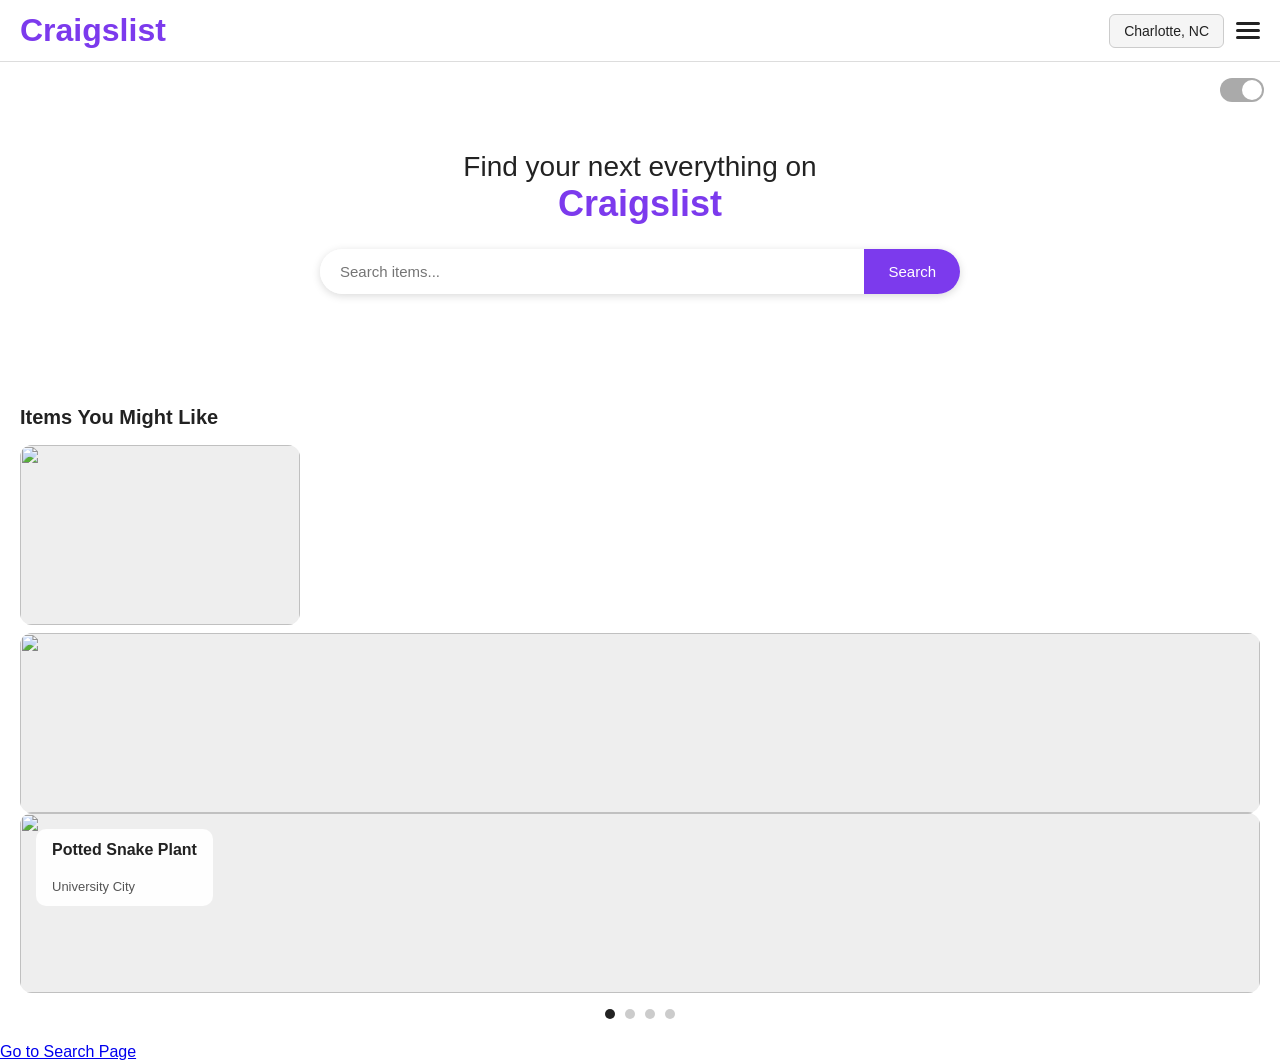
==== index.html @ a5609a27 "Card Carousel fix Fixed the way card carousel displays; more responsive and flexible now" ====
<!DOCTYPE html>
<html lang="en">
<head>
  <meta charset="UTF-8" />
  <meta name="viewport" content="width=device-width, initial-scale=1.0" />
  <title>Craiglist Redesign</title>
  <link rel="stylesheet" href="indexstyles.css" />
  <script src="hamburger_menu.js" defer></script>
</head>

<body>
<nav class="nav">
  <a class="nav-logo" href="#">Craigslist</a>
  <div class="nav-right">
    <div  class="nav-location">Charlotte, NC</div>
    <div class="nav-menu" id="hamburger">
      <!--Not sure about handling the spacing this way; it makes sense with the Css
      but could probably be done more elengantly - Zach-->
        <span></span>
        <span></span>
        <span></span>
    </div>
  </div>
</nav>

  <!-- Page overlay (shown when drawer is open) -->
  <div class="overlay" id="overlay"></div>
 
  <!-- Slide-out drawer -->
  <aside class="drawer" id="drawer">
    <button class="drawer-back" id="drawerClose">&#8592;</button>
    <div class="drawer-header">
      <h2>Welcome!</h2>
      <div class="drawer-avatar">&#9786;</div>
    </div>
    <div class="drawer-messages">
      <span class="drawer-count">0</span>
      <span class="drawer-count-label">Messages</span>
    </div>
    <div class="drawer-notification">Notification</div>
    <div class="drawer-notification">Notification</div>
    <div class="drawer-notification">Notification</div>
  </aside>

  <section class="hero">
    <div class="hero-overlay"></div>
    <div class="hero-toggle"></div>
    <div class="hero-content">
      <h1>
        Find your next everything on
        <span>Craigslist</span>
      </h1>
    </div>
<div class="search-bar">
      <input type="text" placeholder="Search items..." onkeydown="if(event.key==='Enter') window.location.href='search.html'">
      <button onclick="window.location.href='search.html'">Search</button>
    </div>
  </section>

<section class="listings">
  <h2>Items You Might Like</h2>

  <div class="cards">

    <div class="card">
      <img src="https://m.media-amazon.com/images/I/81QVBFbg2qL._AC_SX679_.jpg>
      <div class="card-label">
        <h3>Restored '57 Mustang</h3>
        <p>Harrisburg</p>
      </div>
    </div>

    <div class="card">
      <img src="https://images.pexels.com/photos/100582/pexels-photo-100582.jpeg>
      <div class="card-label">
        <h3>Bicycle</h3>
        <p>Mint Hill</p>
      </div>
    </div>

    <div class="card">
      <img src="https://t3.ftcdn.net/jpg/04/90/49/92/360_F_490499266_3eqAX0Gtipn97bc1OQDtxh0IuvtYVNkt.jpg">
      <div class="card-label">
        <h3>Potted Snake Plant</h3>
        <p>University City</p>
      </div>
    </div>

  </div>

  <div class="dots">
    <div class="dot active"></div>
    <div class="dot"></div>
    <div class="dot"></div>
    <div class="dot"></div>
  </div>

</section>

</body>
</html>
<a href="search.html">Go to Search Page</a>
---- indexstyles.css ----
* {
  box-sizing: border-box;
  margin: 0;
  padding: 0;
}

body {
  font-family: Arial, sans-serif;
  background: #fff;
  color: #222;
}

/* ── Top Nav ── */
.nav {
  display: flex;
  align-items: center;
  justify-content: space-between;
  padding: 12px 20px;
  border-bottom: 1px solid #ddd;
}

.nav-logo {
  font-size: 32px;
  font-weight: bold;
  color: #7c3aed;
  text-decoration: none;
}

.nav-right {
  display: flex;
  align-items: center;
  gap: 12px;
}

.nav-location {
  padding: 8px 14px;
  border: 1px solid #ccc;
  border-radius: 6px;
  font-size: 14px;
  background: #f5f5f5;
}

.nav-menu {
  display: flex;
  flex-direction: column;
  gap: 4px;
  cursor: pointer;
}

.nav-menu span {
  display: block;
  width: 24px;
  height: 3px;
  background: #222;
  border-radius: 2px;
}

/* ── Hero ── */
.hero {
  position: relative;
  height: 320px;
  background: url('https://t4.ftcdn.net/jpg/02/27/64/19/360_F_227641968_IE896Is0U9dfspkEUFNi0y04N6oXA8dI.jpg') center/cover no-repeat;
  display: flex;
  flex-direction: column;
  align-items: center;
  justify-content: center;
  gap: 20px;
}

.hero-overlay {
  position: absolute;
  inset: 0;
  background: rgba(255, 255, 255, 0.15);
}

.hero-content {
  position: relative;
  text-align: center;
  z-index: 1;
}

.hero-content h1 {
  font-size: 28px;
  font-weight: 400;
  color: #222;
  margin-bottom: 4px;
}

.hero-content h1 span {
  display: block;
  font-size: 36px;
  font-weight: bold;
  color: #7c3aed;
}

.hero-toggle {
  position: absolute;
  top: 16px;
  right: 16px;
  width: 44px;
  height: 24px;
  background: #aaa;
  border-radius: 12px;
  z-index: 1;
}

.hero-toggle::after {
  content: '';
  position: absolute;
  right: 2px;
  top: 2px;
  width: 20px;
  height: 20px;
  background: #fff;
  border-radius: 50%;
}

/* ── Search Bar ── */
.search-bar {
  position: relative;
  z-index: 1;
  display: flex;
  width: 640px;
  max-width: 90%;
  background: #fff;
  border-radius: 30px;
  overflow: hidden;
  box-shadow: 0 2px 8px rgba(0, 0, 0, 0.15);
}

.search-bar input {
  flex: 1;
  padding: 14px 20px;
  font-size: 15px;
  border: none;
  outline: none;
}

.search-bar button {
  padding: 14px 24px;
  background: #7c3aed;
  color: #fff;
  border: none;
  font-size: 15px;
  cursor: pointer;
}

/* ── Listings Section ── */
.listings {
  padding: 24px 20px;
}

.listings h2 {
  font-size: 20px;
  font-weight: bold;
  margin-bottom: 16px;
}

/* ── Carousel ── */
.cards {
  display: flex;
  flex-direction: row;
  gap: 16px;
  overflow-x: auto;
  scroll-snap-type: x mandatory;
  -webkit-overflow-scrolling: touch;
  padding-bottom: 8px;
}

.card {
  position: relative;
  border-radius: 12px;
  overflow: hidden;
  height: 180px;
  background: #eee;
  flex: 0 0 280px;
  scroll-snap-align: start;
}

.card img {
  width: 100%;
  height: 100%;
  object-fit: cover;
  display: block;
}

.card-label {
  position: absolute;
  top: 16px;
  left: 16px;
  background: rgba(255, 255, 255, 0.92);
  border-radius: 10px;
  padding: 12px 16px;
  min-width: 130px;
}

.card-label h3 {
  font-size: 16px;
  font-weight: bold;
  margin-bottom: 20px;
}

.card-label p {
  font-size: 13px;
  color: #555;
}

/* ── Dots ── */
.dots {
  display: flex;
  justify-content: center;
  gap: 10px;
  margin-top: 16px;
}

.dot {
  width: 10px;
  height: 10px;
  border-radius: 50%;
  background: #ccc;
}

.dot.active {
  background: #222;
}

/* ── Overlay ── */
.overlay {
  display: none;
  position: fixed;
  inset: 0;
  background: rgba(0, 0, 0, 0.4);
  z-index: 10;
}
 
.overlay.active {
  display: block;
}
 
/* ── Drawer ── */
.drawer {
  position: fixed;
  top: 0;
  right: 0;
  width: 340px;
  height: 100%;
  background: #fff;
  z-index: 20;
  padding: 24px 20px;
  transform: translateX(100%);
  transition: transform 0.3s ease;
}
 
.drawer.active {
  transform: translateX(0);
}
 
.drawer-back {
  background: none;
  border: none;
  font-size: 20px;
  cursor: pointer;
  margin-bottom: 20px;
  display: block;
}
 
.drawer-header {
  display: flex;
  align-items: center;
  justify-content: space-between;
  margin-bottom: 20px;
}
 
.drawer-header h2 {
  font-size: 28px;
  font-weight: bold;
}
 
.drawer-avatar {
  font-size: 32px;
  border: 2px solid #222;
  border-radius: 50%;
  width: 48px;
  height: 48px;
  display: flex;
  align-items: center;
  justify-content: center;
}
 
.drawer-messages {
  display: flex;
  align-items: center;
  gap: 16px;
  background: #fff;
  border-radius: 12px;
  padding: 16px 20px;
  margin-bottom: 12px;
}
 
.drawer-count {
  font-size: 40px;
  font-weight: bold;
  background: #fff;
  border-radius: 8px;
  width: 60px;
  height: 60px;
  display: flex;
  align-items: center;
  justify-content: center;
}
 
.drawer-count-label {
  font-size: 20px;
  font-weight: bold;
}
 
.drawer-notification {
  background: #fff;
  border-radius: 10px;
  padding: 18px 20px;
  font-size: 18px;
  font-weight: bold;
  margin-bottom: 10px;
}
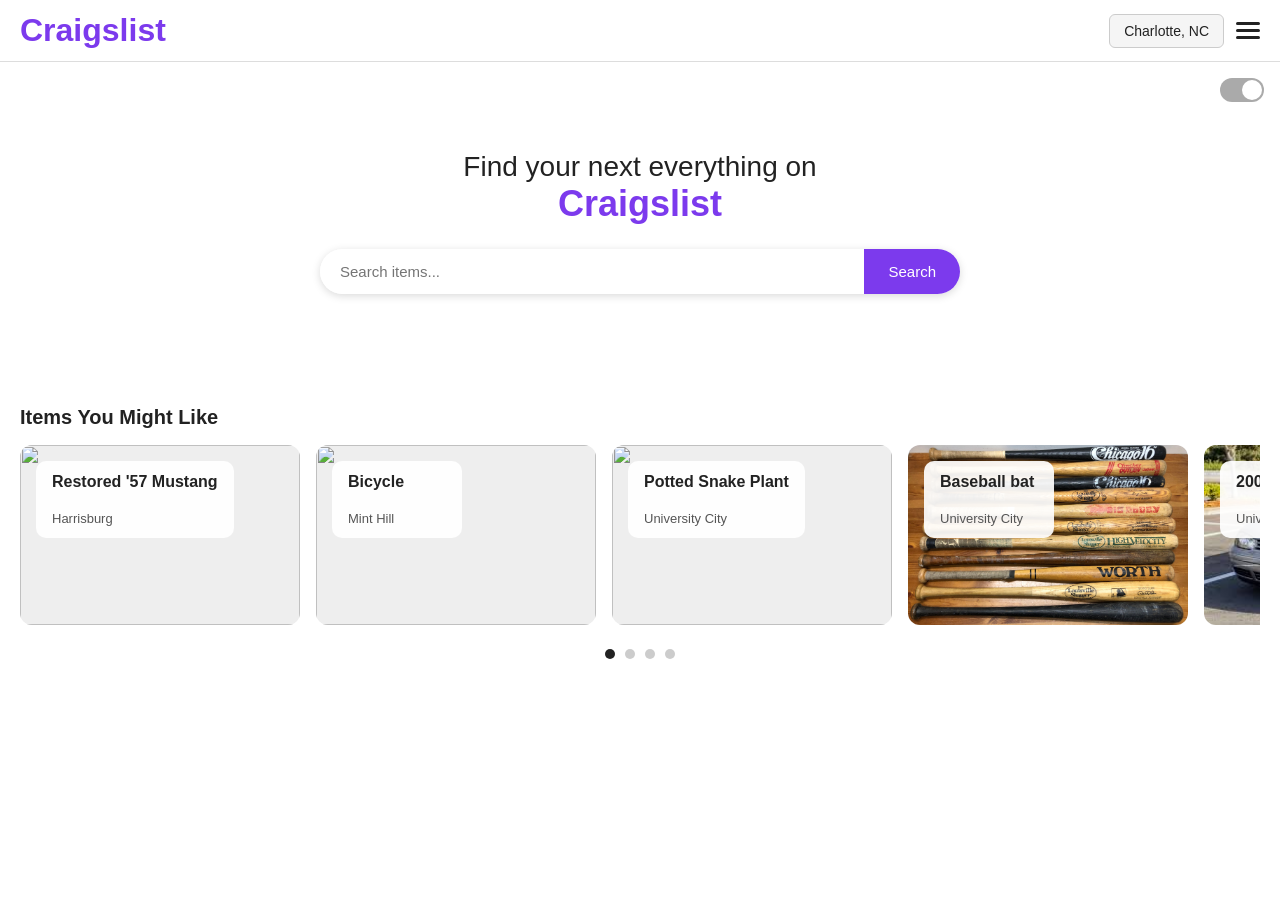
==== commit 83574faa: "Carousel fixes again Carousel fixes again" ====
--- a/index.html
+++ b/index.html
@@ -52,6 +52,7 @@
       </h1>
     </div>
 <div class="search-bar">
+      <!-- Following 2 lines originally generated by Claude and reworked -->
       <input type="text" placeholder="Search items..." onkeydown="if(event.key==='Enter') window.location.href='search.html'">
       <button onclick="window.location.href='search.html'">Search</button>
     </div>
@@ -63,7 +64,7 @@
   <div class="cards">
 
     <div class="card">
-      <img src="https://m.media-amazon.com/images/I/81QVBFbg2qL._AC_SX679_.jpg>
+      <img src="images/mustang.jpg">
       <div class="card-label">
         <h3>Restored '57 Mustang</h3>
         <p>Harrisburg</p>
@@ -71,7 +72,7 @@
     </div>
 
     <div class="card">
-      <img src="https://images.pexels.com/photos/100582/pexels-photo-100582.jpeg>
+      <img src="images/bike.jpeg">
       <div class="card-label">
         <h3>Bicycle</h3>
         <p>Mint Hill</p>
@@ -83,6 +84,30 @@
       <div class="card-label">
         <h3>Potted Snake Plant</h3>
         <p>University City</p>
+      </div>
+    </div>
+
+      <div class="card">
+      <img src="images/bat.jpeg">
+      <div class="card-label">
+        <h3>Baseball bat</h3>
+        <p>University City</p>
+      </div>
+    </div>
+
+    <div class="card">
+      <img src="images/gti.jpeg">
+      <div class="card-label">
+        <h3>2003 Volkswagen GTI</h3>
+        <p>University City</p>
+      </div>
+    </div>
+
+      <div class="card">
+      <img src="images/underworld.avif">
+      <div class="card-label">
+        <h3>1st Edition Underworld Don DeLillo</h3>
+        <p>Concord</p>
       </div>
     </div>
 
@@ -98,5 +123,4 @@
 </section>
 
 </body>
-</html>
-<a href="search.html">Go to Search Page</a>+</html>
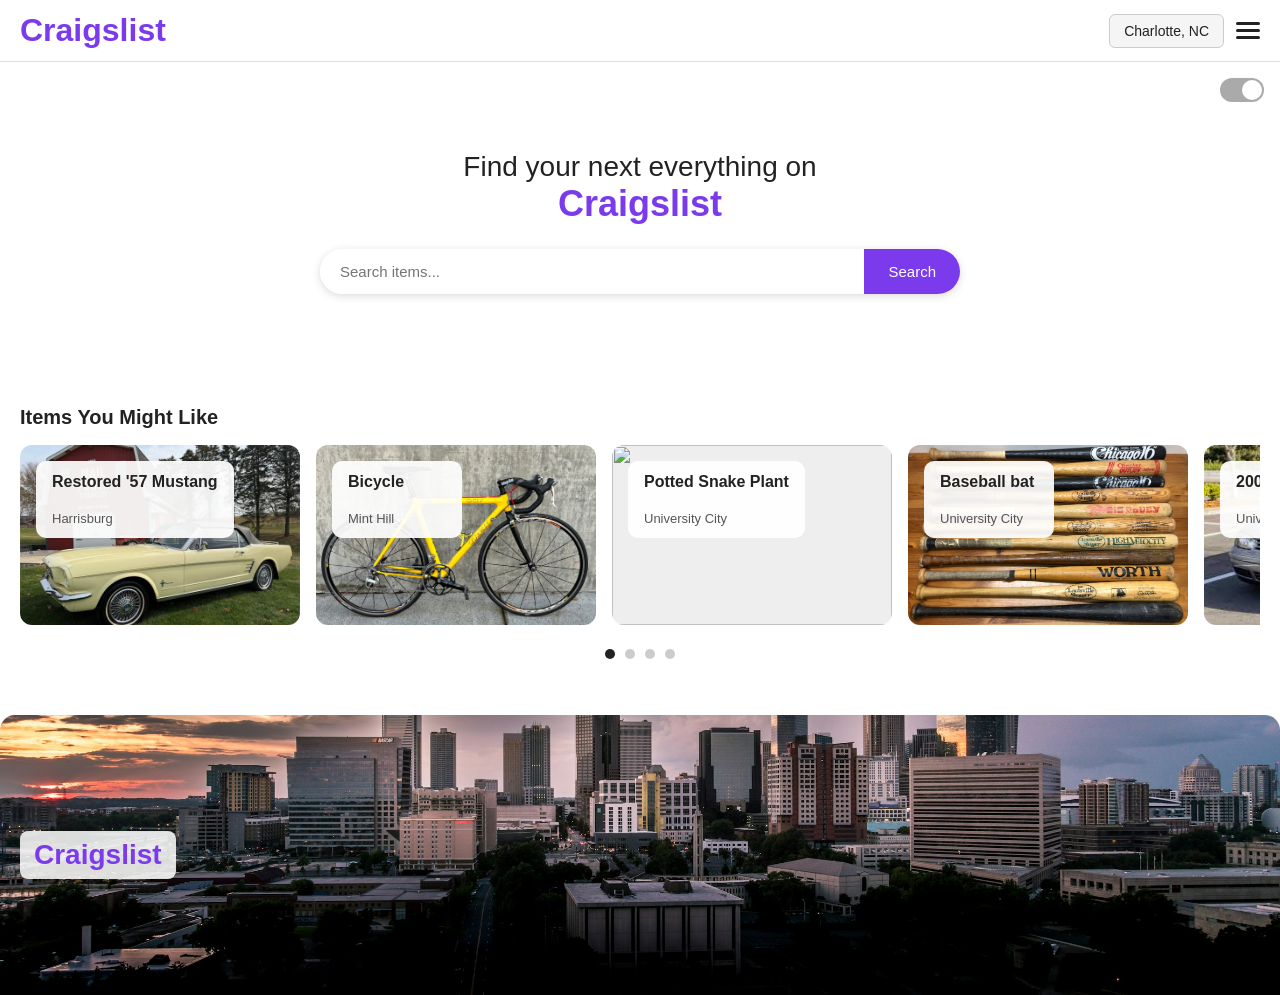
==== commit ac330e26: "Merge branch 'main' of https://github.com/hhashi01/Assignment-10-Responsive-Implementation" ====
--- a/index.html
+++ b/index.html
@@ -5,7 +5,7 @@
   <meta name="viewport" content="width=device-width, initial-scale=1.0" />
   <title>Craiglist Redesign</title>
   <link rel="stylesheet" href="indexstyles.css" />
-  <script src="hamburger_menu.js" defer></script>
+  <script src="scripts/hamburger_menu.js" defer></script>
 </head>
 
 <body>
@@ -122,5 +122,9 @@
 
 </section>
 
+<footer class="footer">
+  <a class="footer-logo" href="#">Craigslist</a>
+</footer>
+
 </body>
 </html>
--- a/indexstyles.css
+++ b/indexstyles.css
@@ -64,6 +64,7 @@
   flex-direction: column;
   align-items: center;
   justify-content: center;
+  border-radius: 0px 0px 15px 15px;
   gap: 20px;
 }
 
@@ -322,4 +323,27 @@
   font-weight: bold;
   margin-bottom: 10px;
 }
- + 
+/* ── Footer ── */
+.footer {
+  position: relative;
+  height: 280px;
+  background: url('images/cltsky2.jpg') center bottom/cover no-repeat;
+  display: flex;
+  align-items: center;
+  padding: 0 20px;
+  border-radius: 15px 15px 0 0;
+  margin-top: 32px;
+}
+
+.footer-logo {
+  position: relative;
+  z-index: 1;
+  font-size: 28px;
+  font-weight: bold;
+  color: #7c3aed;
+  background: rgba(255, 255, 255, 0.85);
+  padding: 8px 14px;
+  border-radius: 8px;
+  text-decoration: none;
+}
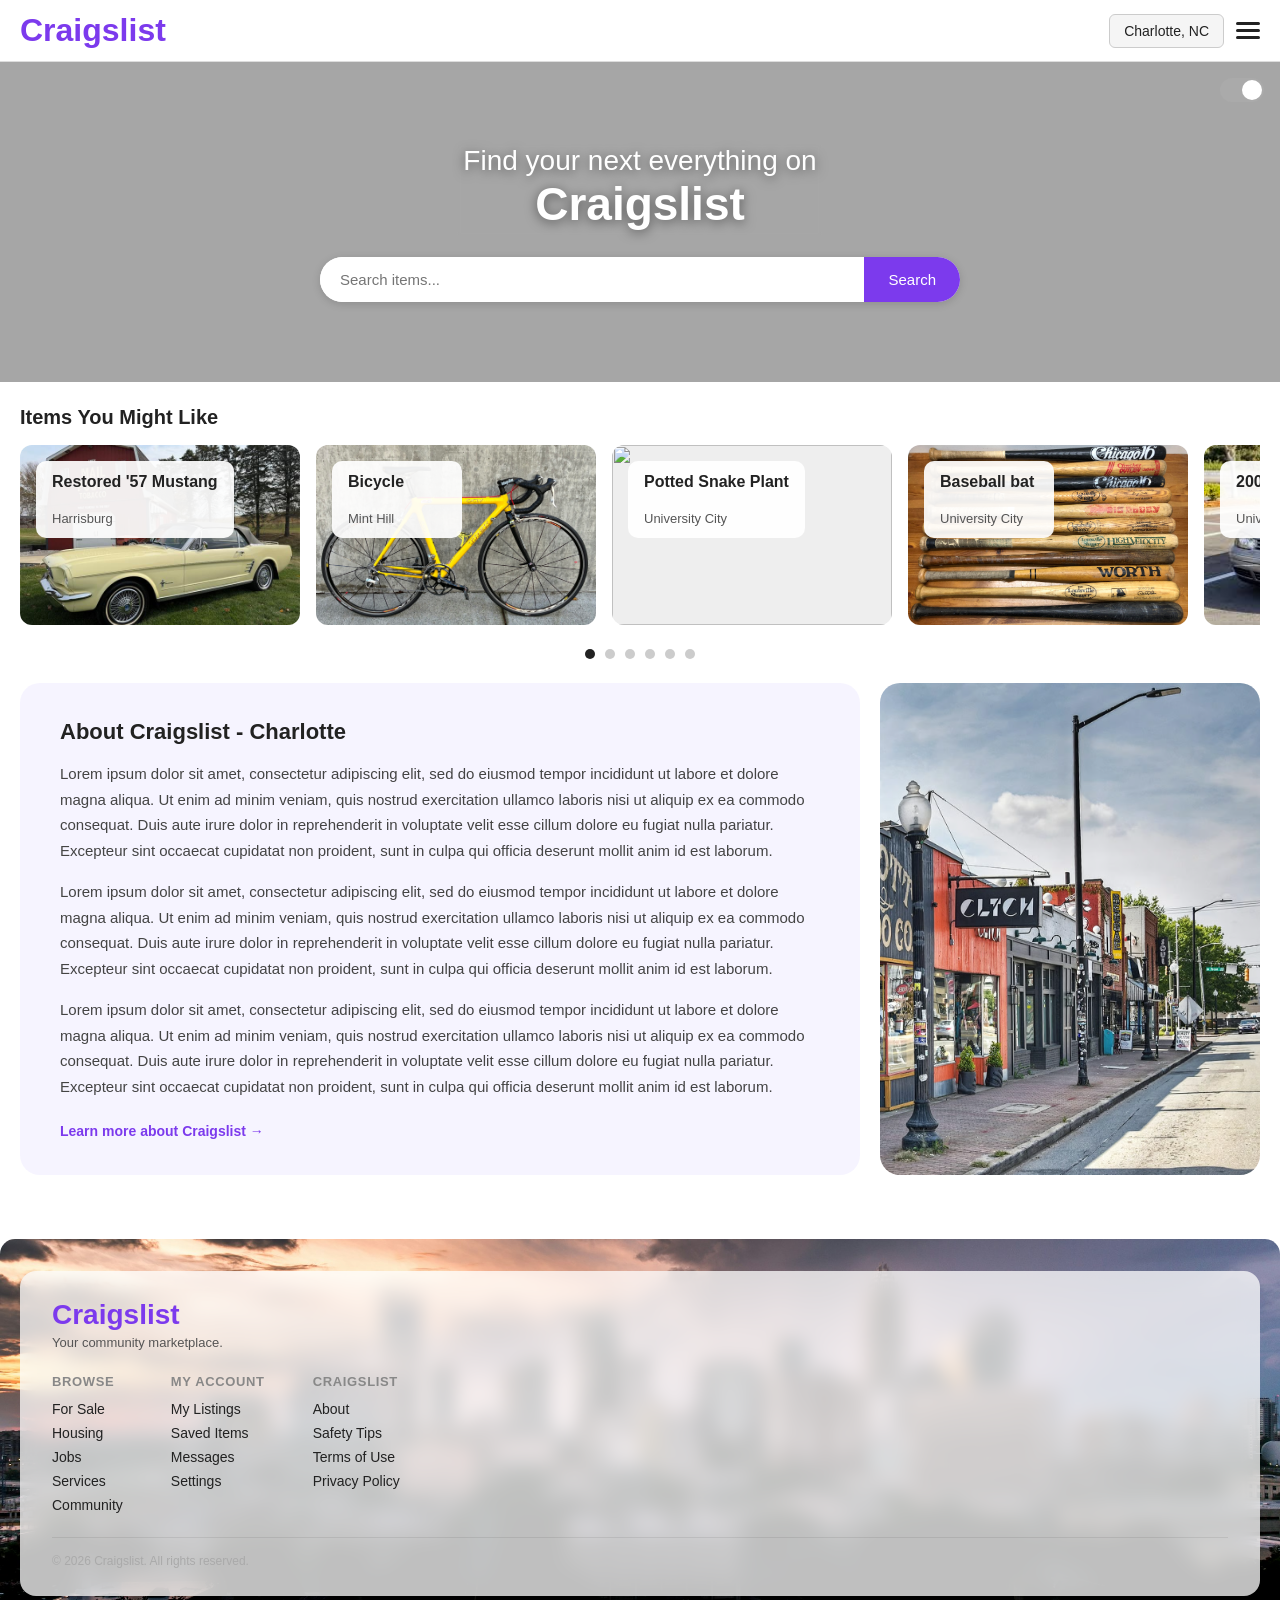
==== commit 9b32608f: "Extract header/footer to includes; add About Move navigation and footer markup into navigations/head" ====
--- a/index.html
+++ b/index.html
@@ -6,41 +6,13 @@
   <title>Craiglist Redesign</title>
   <link rel="stylesheet" href="indexstyles.css" />
   <script src="scripts/hamburger_menu.js" defer></script>
+  <script src="header_footer.js" defer></script>
+  
 </head>
 
 <body>
-<nav class="nav">
-  <a class="nav-logo" href="#">Craigslist</a>
-  <div class="nav-right">
-    <div  class="nav-location">Charlotte, NC</div>
-    <div class="nav-menu" id="hamburger">
-      <!--Not sure about handling the spacing this way; it makes sense with the Css
-      but could probably be done more elengantly - Zach-->
-        <span></span>
-        <span></span>
-        <span></span>
-    </div>
-  </div>
-</nav>
 
-  <!-- Page overlay (shown when drawer is open) -->
-  <div class="overlay" id="overlay"></div>
- 
-  <!-- Slide-out drawer -->
-  <aside class="drawer" id="drawer">
-    <button class="drawer-back" id="drawerClose">&#8592;</button>
-    <div class="drawer-header">
-      <h2>Welcome!</h2>
-      <div class="drawer-avatar">&#9786;</div>
-    </div>
-    <div class="drawer-messages">
-      <span class="drawer-count">0</span>
-      <span class="drawer-count-label">Messages</span>
-    </div>
-    <div class="drawer-notification">Notification</div>
-    <div class="drawer-notification">Notification</div>
-    <div class="drawer-notification">Notification</div>
-  </aside>
+  <div id="nav-placeholder"></div>
 
   <section class="hero">
     <div class="hero-overlay"></div>
@@ -118,13 +90,29 @@
     <div class="dot"></div>
     <div class="dot"></div>
     <div class="dot"></div>
+    <div class="dot"></div>
+    <div class="dot"></div>
   </div>
 
 </section>
 
-<footer class="footer">
-  <a class="footer-logo" href="#">Craigslist</a>
-</footer>
+<section class="about">
+
+  <div class="about-glass">
+    <h2>About Craigslist - Charlotte</h2>
+    <p>Lorem ipsum dolor sit amet, consectetur adipiscing elit, sed do eiusmod tempor incididunt ut labore et dolore magna aliqua. Ut enim ad minim veniam, quis nostrud exercitation ullamco laboris nisi ut aliquip ex ea commodo consequat. Duis aute irure dolor in reprehenderit in voluptate velit esse cillum dolore eu fugiat nulla pariatur. Excepteur sint occaecat cupidatat non proident, sunt in culpa qui officia deserunt mollit anim id est laborum.</p>
+    <p>Lorem ipsum dolor sit amet, consectetur adipiscing elit, sed do eiusmod tempor incididunt ut labore et dolore magna aliqua. Ut enim ad minim veniam, quis nostrud exercitation ullamco laboris nisi ut aliquip ex ea commodo consequat. Duis aute irure dolor in reprehenderit in voluptate velit esse cillum dolore eu fugiat nulla pariatur. Excepteur sint occaecat cupidatat non proident, sunt in culpa qui officia deserunt mollit anim id est laborum.</p>
+    <p>Lorem ipsum dolor sit amet, consectetur adipiscing elit, sed do eiusmod tempor incididunt ut labore et dolore magna aliqua. Ut enim ad minim veniam, quis nostrud exercitation ullamco laboris nisi ut aliquip ex ea commodo consequat. Duis aute irure dolor in reprehenderit in voluptate velit esse cillum dolore eu fugiat nulla pariatur. Excepteur sint occaecat cupidatat non proident, sunt in culpa qui officia deserunt mollit anim id est laborum.</p>
+    <a href="#" class="about-link">Learn more about Craigslist &#8594;</a>
+  </div>
+
+  <div class="about-photo">
+    <img src="images/cltscene.avif">
+  </div>
+
+</section>
+
+<div id="footer-placeholder"></div>
 
 </body>
 </html>
--- a/indexstyles.css
+++ b/indexstyles.css
@@ -78,20 +78,23 @@
   position: relative;
   text-align: center;
   z-index: 1;
+  backdrop-filter: blur(2px);
+  padding: 2px 6px;
+  border-radius: 1px;
 }
 
 .hero-content h1 {
   font-size: 28px;
   font-weight: 400;
-  color: #222;
+  color: #fff;
   margin-bottom: 4px;
+  text-shadow: 0 2px 12px rgba(0, 0, 0, 0.5);
 }
 
 .hero-content h1 span {
   display: block;
-  font-size: 36px;
-  font-weight: bold;
-  color: #7c3aed;
+  font-size: 46px;
+  font-weight: bold;
 }
 
 .hero-toggle {
@@ -114,6 +117,10 @@
   height: 20px;
   background: #fff;
   border-radius: 50%;
+}
+
+.hero-overlay {
+  background: rgba(0, 0, 0, 0.35);
 }
 
 /* ── Search Bar ── */
@@ -250,12 +257,14 @@
   padding: 24px 20px;
   transform: translateX(100%);
   transition: transform 0.3s ease;
-}
- 
+  display: flex;
+  flex-direction: column;
+}
+
 .drawer.active {
   transform: translateX(0);
 }
- 
+
 .drawer-back {
   background: none;
   border: none;
@@ -263,20 +272,27 @@
   cursor: pointer;
   margin-bottom: 20px;
   display: block;
-}
- 
+  text-align: left;
+}
+
 .drawer-header {
   display: flex;
   align-items: center;
   justify-content: space-between;
   margin-bottom: 20px;
 }
- 
+
+.drawer-greeting {
+  font-size: 13px;
+  color: #888;
+  margin-bottom: 2px;
+}
+
 .drawer-header h2 {
-  font-size: 28px;
-  font-weight: bold;
-}
- 
+  font-size: 26px;
+  font-weight: bold;
+}
+
 .drawer-avatar {
   font-size: 32px;
   border: 2px solid #222;
@@ -287,43 +303,146 @@
   align-items: center;
   justify-content: center;
 }
+
+.drawer-post {
+  display: block;
+  text-align: center;
+  background: #7c3aed;
+  color: #fff;
+  font-weight: bold;
+  font-size: 15px;
+  padding: 14px;
+  border-radius: 12px;
+  text-decoration: none;
+  margin-bottom: 20px;
+}
+
+.drawer-post:hover {
+  background: #6d28d9;
+}
+
+.drawer-stats {
+  display: flex;
+  justify-content: space-between;
+  background: #f5f3ff;
+  border-radius: 12px;
+  padding: 16px;
+  margin-bottom: 20px;
+}
+
+.drawer-stat {
+  display: flex;
+  flex-direction: column;
+  align-items: center;
+  flex: 1;
+}
+
+.drawer-stat-num {
+  font-size: 26px;
+  font-weight: bold;
+  color: #7c3aed;
+}
+
+.drawer-stat-label {
+  font-size: 12px;
+  color: #888;
+  margin-top: 2px;
+}
+
+.drawer-nav {
+  display: flex;
+  flex-direction: column;
+  gap: 4px;
+  margin-bottom: auto;
+}
+
+.drawer-link {
+  display: block;
+  padding: 12px 14px;
+  border-radius: 10px;
+  text-decoration: none;
+  color: #222;
+  font-size: 15px;
+}
+
+.drawer-link:hover {
+  background: #f5f3ff;
+  color: #7c3aed;
+}
+
+.drawer-signout {
+  display: block;
+  text-align: center;
+  color: #aaa;
+  font-size: 14px;
+  text-decoration: none;
+  padding: 16px 0;
+  border-top: 1px solid #eee;
+  margin-top: 16px;
+}
+
+.drawer-signout:hover {
+  color: #e11d48;
+}
  
-.drawer-messages {
-  display: flex;
-  align-items: center;
+/* ── About ── */
+.about {
+  display: flex;
+  gap: 20px;
+  padding: 0 20px 32px;
+  align-items: stretch;
+}
+
+.about-glass {
+  flex: 2;
+  background: rgba(245, 243, 255, 0.85);
+  backdrop-filter: blur(10px);
+  -webkit-backdrop-filter: blur(10px);
+  border-radius: 20px;
+  padding: 36px 40px;
+  display: flex;
+  flex-direction: column;
   gap: 16px;
-  background: #fff;
-  border-radius: 12px;
-  padding: 16px 20px;
-  margin-bottom: 12px;
-}
- 
-.drawer-count {
-  font-size: 40px;
-  font-weight: bold;
-  background: #fff;
-  border-radius: 8px;
-  width: 60px;
-  height: 60px;
-  display: flex;
-  align-items: center;
-  justify-content: center;
-}
- 
-.drawer-count-label {
-  font-size: 20px;
-  font-weight: bold;
-}
- 
-.drawer-notification {
-  background: #fff;
-  border-radius: 10px;
-  padding: 18px 20px;
-  font-size: 18px;
-  font-weight: bold;
-  margin-bottom: 10px;
-}
- 
+}
+
+.about-glass h2 {
+  font-size: 22px;
+  font-weight: bold;
+  color: #222;
+}
+
+.about-glass p {
+  font-size: 15px;
+  color: #444;
+  line-height: 1.7;
+}
+
+.about-link {
+  font-size: 14px;
+  color: #7c3aed;
+  text-decoration: none;
+  font-weight: bold;
+  margin-top: 8px;
+}
+
+.about-link:hover {
+  text-decoration: underline;
+}
+
+.about-photo {
+  flex: 1;
+  border-radius: 20px;
+  overflow: hidden;
+  min-height: 280px;
+}
+
+.about-photo img {
+  width: 100%;
+  height: 100%;
+  object-fit: cover;
+  display: block;
+}
+
 /* ── Footer ── */
 .footer {
   position: relative;
@@ -342,8 +461,68 @@
   font-size: 28px;
   font-weight: bold;
   color: #7c3aed;
-  background: rgba(255, 255, 255, 0.85);
-  padding: 8px 14px;
-  border-radius: 8px;
-  text-decoration: none;
+  text-decoration: none;
+}
+
+.footer {
+  height: auto;
+  align-items: flex-start;
+  padding: 32px 20px;
+}
+
+.footer-glass {
+  width: 100%;
+  background: rgba(255, 255, 255, 0.75);
+  backdrop-filter: blur(10px);
+  -webkit-backdrop-filter: blur(10px);
+  border-radius: 16px;
+  padding: 28px 32px;
+}
+
+.footer-top {
+  margin-bottom: 24px;
+}
+
+.footer-tagline {
+  font-size: 13px;
+  color: #555;
+  margin-top: 4px;
+}
+
+.footer-links {
+  display: flex;
+  gap: 48px;
+  margin-bottom: 24px;
+}
+
+.footer-col {
+  display: flex;
+  flex-direction: column;
+  gap: 8px;
+}
+
+.footer-col h4 {
+  font-size: 13px;
+  font-weight: bold;
+  text-transform: uppercase;
+  letter-spacing: 0.05em;
+  color: #888;
+  margin-bottom: 4px;
+}
+
+.footer-col a {
+  font-size: 14px;
+  color: #222;
+  text-decoration: none;
+}
+
+.footer-col a:hover {
+  color: #7c3aed;
+}
+
+.footer-copy {
+  font-size: 12px;
+  color: #aaa;
+  border-top: 1px solid rgba(0, 0, 0, 0.08);
+  padding-top: 16px;
 }
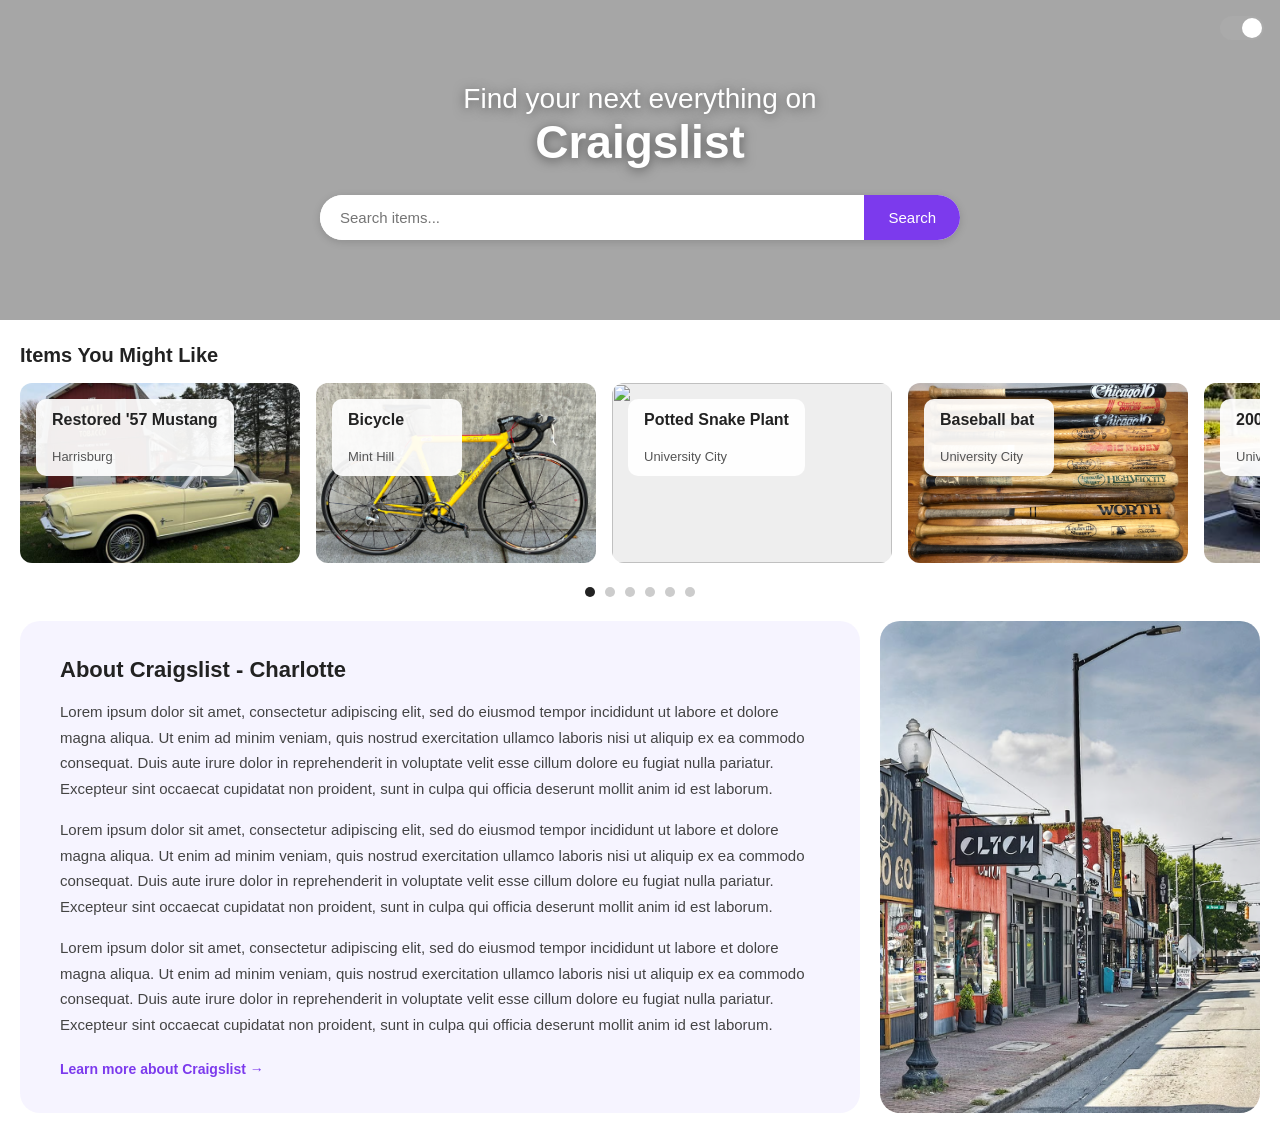
==== commit 5c3dd79a: "Add search suggestions and client-side filtering Introduce an autocomplete suggestions dropdown and " ====
--- a/index.html
+++ b/index.html
@@ -6,7 +6,7 @@
   <title>Craiglist Redesign</title>
   <link rel="stylesheet" href="indexstyles.css" />
   <script src="scripts/hamburger_menu.js" defer></script>
-  <script src="header_footer.js" defer></script>
+  <script src="scripts/header_footer.js" defer></script>
   
 </head>
 
@@ -23,11 +23,19 @@
         <span>Craigslist</span>
       </h1>
     </div>
-<div class="search-bar">
-      <!-- Following 2 lines originally generated by Claude and reworked -->
-      <input type="text" placeholder="Search items..." onkeydown="if(event.key==='Enter') window.location.href='search.html'">
-      <button onclick="window.location.href='search.html'">Search</button>
-    </div>
+
+    <div class="search-bar" id="searchBarWrapper">
+      <input 
+        id="basic_search" 
+        type="text" 
+        placeholder="Search items..." 
+        autocomplete="off"
+        onkeydown="if(event.key==='Enter') submitSearch()"
+      >
+      <button onclick="submitSearch()">Search</button>
+      <ul class="search-suggestions" id="suggestionsList"></ul>
+    </div>
+
   </section>
 
 <section class="listings">
@@ -114,5 +122,147 @@
 
 <div id="footer-placeholder"></div>
 
+
+<script>
+ const suggestions = [
+  // These are just the categories on the Craigslist home page,
+  // with some car stuff hard-coded in so our dummy search
+  // results work - Zach
+
+  // Community
+  "Activities", "Artists", "Childcare", "Classes", "Events",
+  "General", "Groups", "Local news", "Lost+found", "Missed connections",
+  "Musicians", "Pets", "Politics", "Rants & raves", "Rideshare", "Volunteers",
+
+  // Services
+  "Automotive", "Beauty", "Cell/mobile", "Computer", "Creative",
+  "Cycle", "Event", "Farm+garden", "Financial", "Health/well",
+  "Household", "Labor/move", "Legal", "Lessons", "Marine",
+  "Pet", "Real estate", "Skilled trade", "Sm biz ads", "Travel/vac",
+  "Write/ed/tran",
+
+  // Forums
+  "Apple", "Arts", "Atheist", "Autos", "Bikes", "Celebs", "Comp",
+  "Cosmos", "Diet", "Divorce", "Dying", "Eco", "Film", "Fixit",
+  "Food", "Frugal", "Gaming", "Garden", "Haiku", "History",
+  "Housing", "Jobs", "Jokes", "Manners", "Marriage", "Money",
+  "Music", "Open", "Parent", "Philos", "Photo", "Psych",
+  "Recover", "Religion", "Science", "Spirit", "Sports", "Tax",
+  "Travel", "TV", "Vegan", "Words", "Writing",
+
+  // Housing
+  "Apts / housing", "Housing swap", "Housing wanted", "Office / commercial",
+  "Parking / storage", "Real estate for sale", "Rooms / shared",
+  "Rooms wanted", "Sublets / temporary", "Vacation rentals",
+
+  // For Sale
+  "Antiques", "Appliances", "Arts+crafts", "ATV/UTV/sno", "Auto parts",
+  "Aviation", "Baby+kid", "Barter", "Beauty+hlth", "Bike parts",
+  "Boat parts", "Boats", "Books", "Business", "Cars+trucks",
+  "CDs/DVD/VHS", "Cell phones", "Clothes+acc", "Collectibles",
+  "Computer parts", "Computers", "Electronics", "Farm+garden",
+  "Free", "Furniture", "Garage sale", "Heavy equip", "Jewelry",
+  "Materials", "Motorcycle parts", "Motorcycles", "Music instr",
+  "Photo+video", "RVs+camp", "Sporting", "Tickets", "Tools",
+  "Toys+games", "Trailers", "Video gaming", "Wanted", "Wheels+tires",
+
+  // Jobs
+  "Accounting+finance", "Admin / office", "Arch / engineering",
+  "Art / media / design", "Biotech / science", "Business / mgmt",
+  "Customer service", "Education", "Food / bev / hosp", "General labor",
+  "Government", "Human resources", "Legal / paralegal", "Manufacturing",
+  "Marketing / pr / ad", "Medical / health", "Nonprofit sector",
+  "Retail / wholesale", "Sales / biz dev", "Salon / spa / fitness",
+  "Security", "Skilled trade / craft", "Software / qa / dba",
+  "Systems / network", "Technical support", "Transport",
+  "TV / film / video", "Web / info design", "Writing / editing",
+
+  // Gigs
+  "Crew", "Domestic", "Talent",
+
+  // Used Claude to generate many various search terms for
+  // car things - Zach
+
+  // Car makes
+  "Acura", "Alfa Romeo", "Aston Martin", "Audi", "Bentley",
+  "BMW", "Buick", "Cadillac", "Chevrolet", "Chrysler",
+  "Dodge", "Ferrari", "Fiat", "Ford", "Genesis",
+  "GMC", "Honda", "Hummer", "Hyundai", "Infiniti",
+  "Jaguar", "Jeep", "Kia", "Lamborghini", "Land Rover",
+  "Lexus", "Lincoln", "Lotus", "Maserati", "Mazda",
+  "McLaren", "Mercedes", "Mercury", "Mini", "Mitsubishi",
+  "Nissan", "Oldsmobile", "Pontiac", "Porsche", "Ram",
+  "Rolls-Royce", "Saab", "Saturn", "Scion", "Subaru",
+  "Suzuki", "Tesla", "Toyota", "Volkswagen", "Volvo",
+
+  // Model types
+  "Sedan", "SUV", "Truck", "Pickup", "Minivan", "Convertible",
+  "Coupe", "Hatchback", "Wagon", "Hybrid", "Electric",
+  "Crossover", "Muscle car", "Sports car", "Luxury car",
+  "Off-road", "4x4", "AWD", "4WD", "Diesel",
+  "Plug-in hybrid", "Van", "Cargo van", "Panel van",
+  "Compact", "Midsize", "Full-size", "Subcompact",
+  "Supercar", "Roadster", "Hardtop", "Fastback", "Liftback",
+  "Cab", "Extended cab", "Crew cab", "Long bed", "Short bed",
+
+  // Random
+  "Sedan", "SUV", "Truck", "Pickup", "Minivan", "Convertible",
+  "Coupe", "Hatchback", "Wagon", "Hybrid", "Electric",
+  "Under $5,000", "Under $10,000", "Under $20,000",
+  "Low mileage", "One owner", "Clean title", "No accidents",
+  "Apartments", "Rooms for rent", "Cleaning", "Moving help",
+  "Bicycles", "Musical instruments", "Sporting goods",
+];
+
+  const input = document.getElementById('basic_search');
+  const list = document.getElementById('suggestionsList');
+
+  input.addEventListener('input', () => {
+    const query = input.value.trim().toLowerCase();
+    list.innerHTML = '';
+
+    if (!query) return;
+
+    const matches = suggestions.filter(s =>
+      s.toLowerCase().includes(query)
+    ).slice(0, 6);
+
+    if (matches.length === 0) {
+      const li = document.createElement('li');
+      li.className = 'suggestion-no-results';
+      li.textContent = 'No suggestions found';
+      list.appendChild(li);
+      return;
+    }
+
+    matches.forEach(match => {
+      const li = document.createElement('li');
+      // Bold the matching portion
+      const idx = match.toLowerCase().indexOf(query);
+      li.innerHTML =
+        match.slice(0, idx) +
+        '<strong>' + match.slice(idx, idx + query.length) + '</strong>' +
+        match.slice(idx + query.length);
+      li.addEventListener('mousedown', () => {
+        input.value = match;
+        list.innerHTML = '';
+      });
+      list.appendChild(li);
+    });
+  });
+
+  input.addEventListener('blur', () => {
+    setTimeout(() => list.innerHTML = '', 150);
+  });
+
+  function submitSearch() {
+    const query = input.value.trim();
+    if (query) {
+      window.location.href = 'search.html?q=' + encodeURIComponent(query);
+    } else {
+      window.location.href = 'search.html';
+    }
+  }
+</script>
 </body>
 </html>
--- a/indexstyles.css
+++ b/indexstyles.css
@@ -1,3 +1,6 @@
+/* =========================
+   RESET & BASE
+========================= */
 * {
   box-sizing: border-box;
   margin: 0;
@@ -10,52 +13,9 @@
   color: #222;
 }
 
-/* ── Top Nav ── */
-.nav {
-  display: flex;
-  align-items: center;
-  justify-content: space-between;
-  padding: 12px 20px;
-  border-bottom: 1px solid #ddd;
-}
-
-.nav-logo {
-  font-size: 32px;
-  font-weight: bold;
-  color: #7c3aed;
-  text-decoration: none;
-}
-
-.nav-right {
-  display: flex;
-  align-items: center;
-  gap: 12px;
-}
-
-.nav-location {
-  padding: 8px 14px;
-  border: 1px solid #ccc;
-  border-radius: 6px;
-  font-size: 14px;
-  background: #f5f5f5;
-}
-
-.nav-menu {
-  display: flex;
-  flex-direction: column;
-  gap: 4px;
-  cursor: pointer;
-}
-
-.nav-menu span {
-  display: block;
-  width: 24px;
-  height: 3px;
-  background: #222;
-  border-radius: 2px;
-}
-
-/* ── Hero ── */
+/* =========================
+   HERO
+========================= */
 .hero {
   position: relative;
   height: 320px;
@@ -64,21 +24,20 @@
   flex-direction: column;
   align-items: center;
   justify-content: center;
-  border-radius: 0px 0px 15px 15px;
+  border-radius: 0 0 15px 15px;
   gap: 20px;
 }
 
 .hero-overlay {
   position: absolute;
   inset: 0;
-  background: rgba(255, 255, 255, 0.15);
+  background: rgba(0, 0, 0, 0.35);
 }
 
 .hero-content {
   position: relative;
   text-align: center;
   z-index: 1;
-  backdrop-filter: blur(2px);
   padding: 2px 6px;
   border-radius: 1px;
 }
@@ -119,11 +78,9 @@
   border-radius: 50%;
 }
 
-.hero-overlay {
-  background: rgba(0, 0, 0, 0.35);
-}
-
-/* ── Search Bar ── */
+/* =========================
+   SEARCH BAR
+========================= */
 .search-bar {
   position: relative;
   z-index: 1;
@@ -153,7 +110,69 @@
   cursor: pointer;
 }
 
-/* ── Listings Section ── */
+/* Allow dropdown to overflow the pill shape */
+.search-bar {
+  overflow: visible; /* override the existing overflow: hidden */
+  flex-wrap: wrap;
+}
+
+/* Keep the pill shape on just the input+button row */
+.search-bar input {
+  border-radius: 30px 0 0 30px;
+}
+.search-bar button {
+  border-radius: 0 30px 30px 0;
+}
+
+/* Suggestions dropdown */
+.search-suggestions {
+  position: absolute;
+  top: calc(100% + 6px);
+  left: 0;
+  right: 0;
+  background: #fff;
+  border-radius: 12px;
+  box-shadow: 0 4px 16px rgba(0,0,0,0.12);
+  list-style: none;
+  margin: 0;
+  padding: 6px 0;
+  z-index: 100;
+}
+
+.search-suggestions:empty {
+  display: none;
+}
+
+.search-suggestions li {
+  padding: 10px 18px;
+  font-size: 14px;
+  cursor: pointer;
+  color: #333;
+  transition: background 0.15s;
+}
+
+.search-suggestions li:hover {
+  background: #f3f0ff;
+  color: #7c3aed;
+}
+
+.search-suggestions li strong {
+  color: #7c3aed;
+  font-weight: 600;
+}
+
+.suggestion-no-results {
+  color: #999 !important;
+  cursor: default !important;
+  font-style: italic;
+}
+.suggestion-no-results:hover {
+  background: none !important;
+}
+
+/* =========================
+   LISTINGS & CAROUSEL
+========================= */
 .listings {
   padding: 24px 20px;
 }
@@ -164,15 +183,18 @@
   margin-bottom: 16px;
 }
 
-/* ── Carousel ── */
 .cards {
   display: flex;
-  flex-direction: row;
   gap: 16px;
   overflow-x: auto;
   scroll-snap-type: x mandatory;
   -webkit-overflow-scrolling: touch;
   padding-bottom: 8px;
+  scrollbar-width: none;
+}
+
+.cards::-webkit-scrollbar {
+  display: none;
 }
 
 .card {
@@ -213,7 +235,9 @@
   color: #555;
 }
 
-/* ── Dots ── */
+/* =========================
+   DOTS
+========================= */
 .dots {
   display: flex;
   justify-content: center;
@@ -232,160 +256,9 @@
   background: #222;
 }
 
-/* ── Overlay ── */
-.overlay {
-  display: none;
-  position: fixed;
-  inset: 0;
-  background: rgba(0, 0, 0, 0.4);
-  z-index: 10;
-}
- 
-.overlay.active {
-  display: block;
-}
- 
-/* ── Drawer ── */
-.drawer {
-  position: fixed;
-  top: 0;
-  right: 0;
-  width: 340px;
-  height: 100%;
-  background: #fff;
-  z-index: 20;
-  padding: 24px 20px;
-  transform: translateX(100%);
-  transition: transform 0.3s ease;
-  display: flex;
-  flex-direction: column;
-}
-
-.drawer.active {
-  transform: translateX(0);
-}
-
-.drawer-back {
-  background: none;
-  border: none;
-  font-size: 20px;
-  cursor: pointer;
-  margin-bottom: 20px;
-  display: block;
-  text-align: left;
-}
-
-.drawer-header {
-  display: flex;
-  align-items: center;
-  justify-content: space-between;
-  margin-bottom: 20px;
-}
-
-.drawer-greeting {
-  font-size: 13px;
-  color: #888;
-  margin-bottom: 2px;
-}
-
-.drawer-header h2 {
-  font-size: 26px;
-  font-weight: bold;
-}
-
-.drawer-avatar {
-  font-size: 32px;
-  border: 2px solid #222;
-  border-radius: 50%;
-  width: 48px;
-  height: 48px;
-  display: flex;
-  align-items: center;
-  justify-content: center;
-}
-
-.drawer-post {
-  display: block;
-  text-align: center;
-  background: #7c3aed;
-  color: #fff;
-  font-weight: bold;
-  font-size: 15px;
-  padding: 14px;
-  border-radius: 12px;
-  text-decoration: none;
-  margin-bottom: 20px;
-}
-
-.drawer-post:hover {
-  background: #6d28d9;
-}
-
-.drawer-stats {
-  display: flex;
-  justify-content: space-between;
-  background: #f5f3ff;
-  border-radius: 12px;
-  padding: 16px;
-  margin-bottom: 20px;
-}
-
-.drawer-stat {
-  display: flex;
-  flex-direction: column;
-  align-items: center;
-  flex: 1;
-}
-
-.drawer-stat-num {
-  font-size: 26px;
-  font-weight: bold;
-  color: #7c3aed;
-}
-
-.drawer-stat-label {
-  font-size: 12px;
-  color: #888;
-  margin-top: 2px;
-}
-
-.drawer-nav {
-  display: flex;
-  flex-direction: column;
-  gap: 4px;
-  margin-bottom: auto;
-}
-
-.drawer-link {
-  display: block;
-  padding: 12px 14px;
-  border-radius: 10px;
-  text-decoration: none;
-  color: #222;
-  font-size: 15px;
-}
-
-.drawer-link:hover {
-  background: #f5f3ff;
-  color: #7c3aed;
-}
-
-.drawer-signout {
-  display: block;
-  text-align: center;
-  color: #aaa;
-  font-size: 14px;
-  text-decoration: none;
-  padding: 16px 0;
-  border-top: 1px solid #eee;
-  margin-top: 16px;
-}
-
-.drawer-signout:hover {
-  color: #e11d48;
-}
- 
-/* ── About ── */
+/* =========================
+   ABOUT
+========================= */
 .about {
   display: flex;
   gap: 20px;
@@ -443,86 +316,15 @@
   display: block;
 }
 
-/* ── Footer ── */
-.footer {
-  position: relative;
-  height: 280px;
-  background: url('images/cltsky2.jpg') center bottom/cover no-repeat;
-  display: flex;
-  align-items: center;
-  padding: 0 20px;
-  border-radius: 15px 15px 0 0;
-  margin-top: 32px;
-}
-
-.footer-logo {
-  position: relative;
-  z-index: 1;
-  font-size: 28px;
-  font-weight: bold;
-  color: #7c3aed;
-  text-decoration: none;
-}
-
-.footer {
-  height: auto;
-  align-items: flex-start;
-  padding: 32px 20px;
-}
-
-.footer-glass {
-  width: 100%;
-  background: rgba(255, 255, 255, 0.75);
-  backdrop-filter: blur(10px);
-  -webkit-backdrop-filter: blur(10px);
-  border-radius: 16px;
-  padding: 28px 32px;
-}
-
-.footer-top {
-  margin-bottom: 24px;
-}
-
-.footer-tagline {
-  font-size: 13px;
-  color: #555;
-  margin-top: 4px;
-}
-
-.footer-links {
-  display: flex;
-  gap: 48px;
-  margin-bottom: 24px;
-}
-
-.footer-col {
-  display: flex;
-  flex-direction: column;
-  gap: 8px;
-}
-
-.footer-col h4 {
-  font-size: 13px;
-  font-weight: bold;
-  text-transform: uppercase;
-  letter-spacing: 0.05em;
-  color: #888;
-  margin-bottom: 4px;
-}
-
-.footer-col a {
-  font-size: 14px;
-  color: #222;
-  text-decoration: none;
-}
-
-.footer-col a:hover {
-  color: #7c3aed;
-}
-
-.footer-copy {
-  font-size: 12px;
-  color: #aaa;
-  border-top: 1px solid rgba(0, 0, 0, 0.08);
-  padding-top: 16px;
+/* =========================
+   RESPONSIVE
+========================= */
+@media (max-width: 600px) {
+  .about {
+    flex-direction: column;
+  }
+
+  .about-photo {
+    min-height: 200px;
+  }
 }
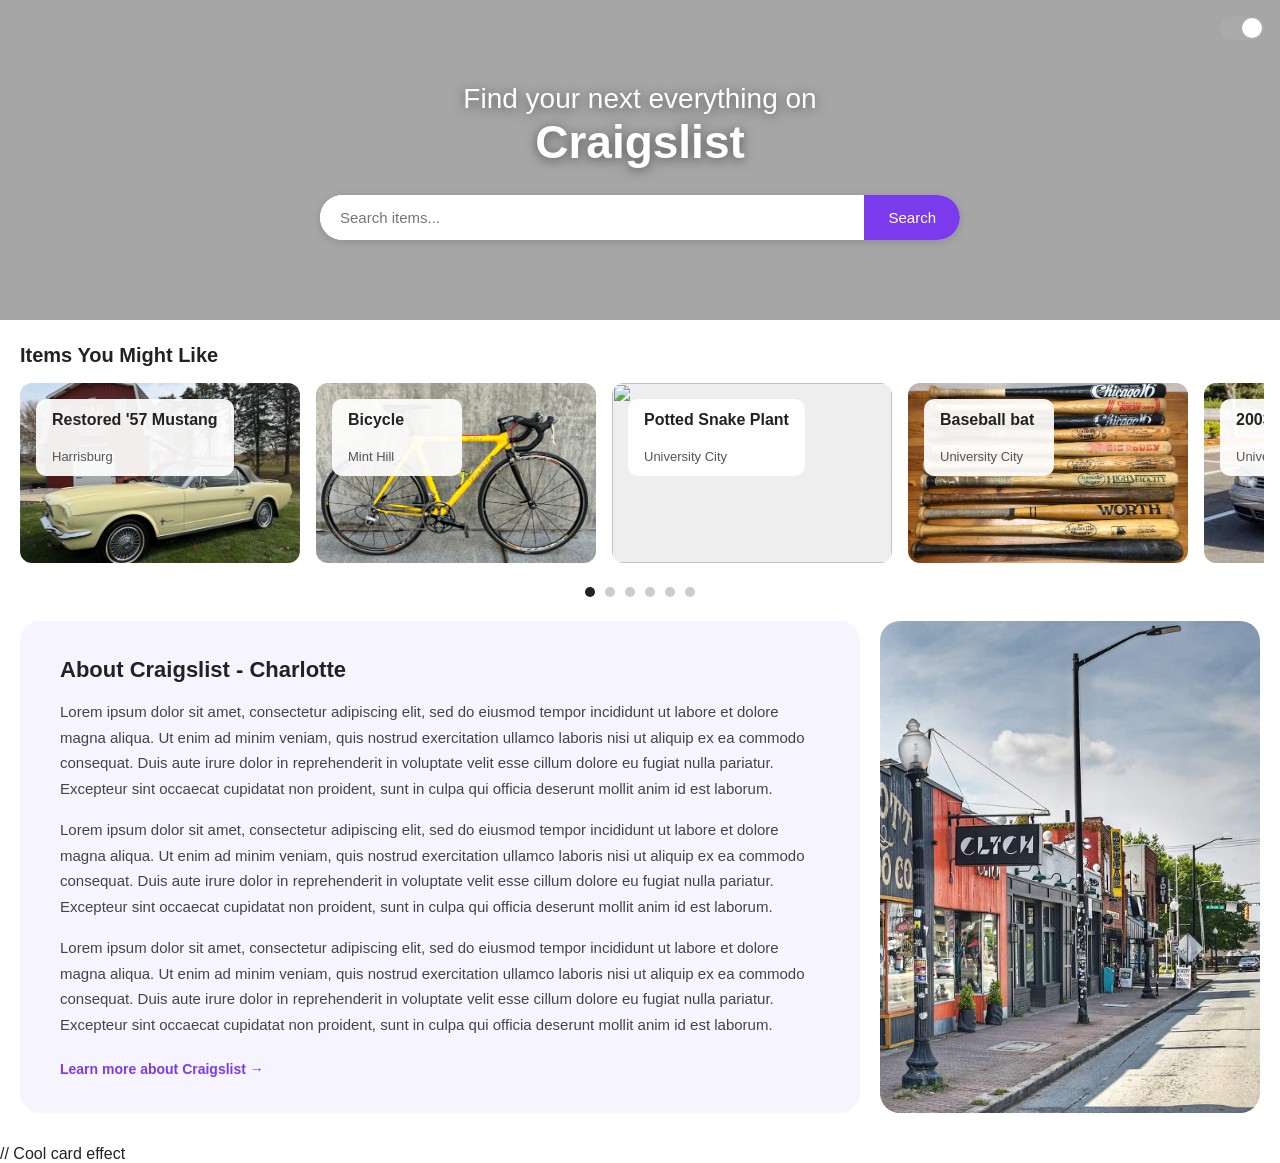
==== commit 7e3f6c13: "Add 3D tilt effect and cards wrapper Wrap cards in a .cards-wrapper and adjust markup in index.html " ====
--- a/index.html
+++ b/index.html
@@ -41,6 +41,7 @@
 <section class="listings">
   <h2>Items You Might Like</h2>
 
+<div class="cards-wrapper">
   <div class="cards">
 
     <div class="card">
@@ -67,7 +68,7 @@
       </div>
     </div>
 
-      <div class="card">
+    <div class="card">
       <img src="images/bat.jpeg">
       <div class="card-label">
         <h3>Baseball bat</h3>
@@ -83,7 +84,7 @@
       </div>
     </div>
 
-      <div class="card">
+    <div class="card">
       <img src="images/underworld.avif">
       <div class="card-label">
         <h3>1st Edition Underworld Don DeLillo</h3>
@@ -92,6 +93,7 @@
     </div>
 
   </div>
+</div>
 
   <div class="dots">
     <div class="dot active"></div>
@@ -264,5 +266,28 @@
     }
   }
 </script>
+
+// Cool card effect
+<script>
+  document.querySelectorAll('.card, .search-card, .search-card-link').forEach(card => {
+    card.addEventListener('mousemove', e => {
+      const rect = card.getBoundingClientRect();
+      const x = e.clientX - rect.left;
+      const y = e.clientY - rect.top;
+      const cx = rect.width / 2;
+      const cy = rect.height / 2;
+
+      // Normalize -1 to 1 from center
+      const tiltX = ((y - cy) / cy) * -10;  // up/down tilt
+      const tiltY = ((x - cx) / cx) * 10;   // left/right tilt
+
+      card.style.transform = `perspective(600px) rotateX(${tiltX}deg) rotateY(${tiltY}deg) translateZ(12px) scale(1.03)`;
+    });
+
+    card.addEventListener('mouseleave', () => {
+      card.style.transform = '';
+    });
+  });
+</script>
 </body>
 </html>
--- a/indexstyles.css
+++ b/indexstyles.css
@@ -183,18 +183,24 @@
   margin-bottom: 16px;
 }
 
+.cards-wrapper {
+  overflow-x: auto;
+  -webkit-overflow-scrolling: touch;
+  padding: 20px 4px;
+  margin: -20px -4px;
+  scrollbar-width: none;
+}
+
+.cards-wrapper::-webkit-scrollbar {
+  display: none;
+}
+
 .cards {
   display: flex;
   gap: 16px;
-  overflow-x: auto;
   scroll-snap-type: x mandatory;
-  -webkit-overflow-scrolling: touch;
   padding-bottom: 8px;
-  scrollbar-width: none;
-}
-
-.cards::-webkit-scrollbar {
-  display: none;
+  width: max-content;
 }
 
 .card {
@@ -205,6 +211,14 @@
   background: #eee;
   flex: 0 0 280px;
   scroll-snap-align: start;
+  transition: transform 0.15s ease, box-shadow 0.15s ease;
+  transform-origin: center center;
+  will-change: transform;
+  cursor: pointer;
+}
+
+.card:hover {
+  box-shadow: 0 8px 20px rgba(0, 0, 0, 0.15);
 }
 
 .card img {
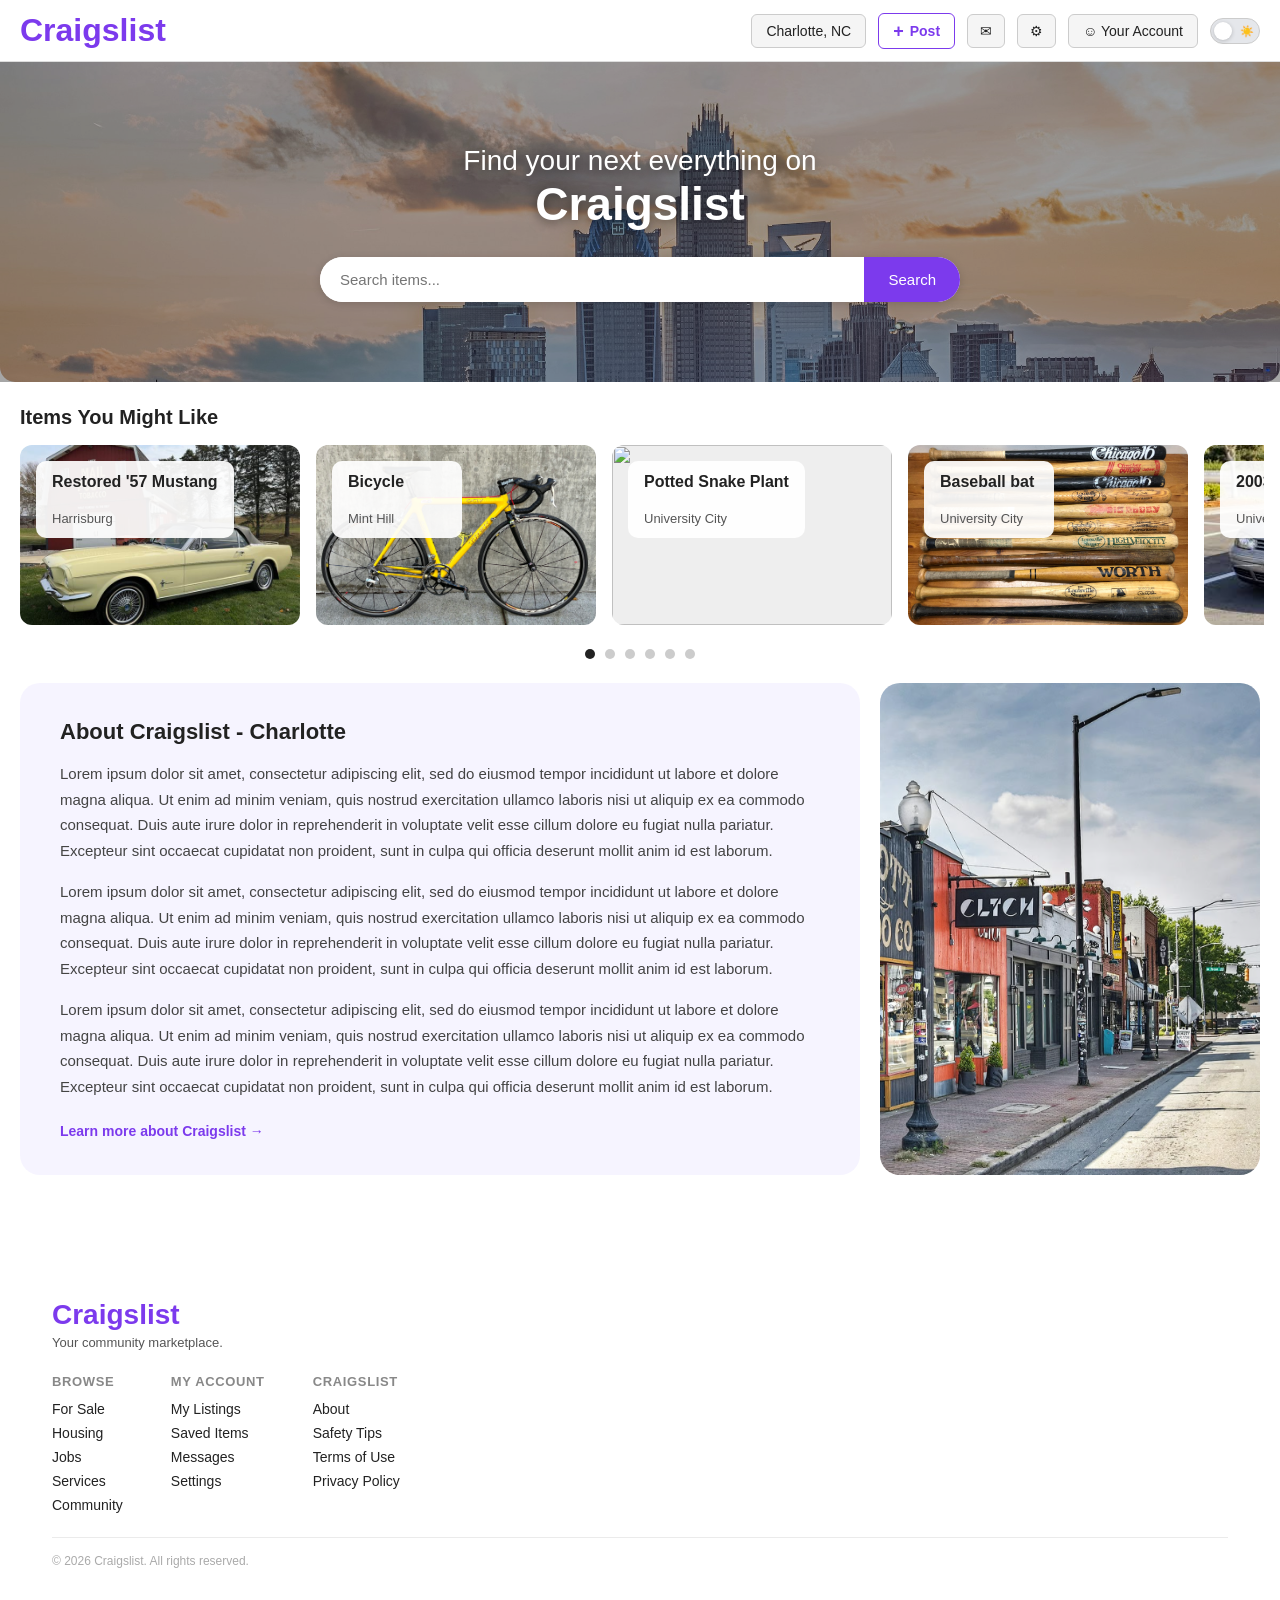
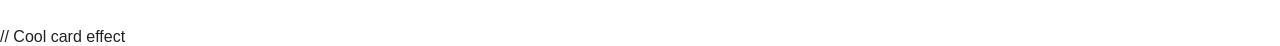
==== commit cf7bd889: "Dark mode (!!!) Introduced dark mode: add CSS custom properties and dark theme in styles.css and ind" ====
--- a/index.html
+++ b/index.html
@@ -5,6 +5,7 @@
   <meta name="viewport" content="width=device-width, initial-scale=1.0" />
   <title>Craiglist Redesign</title>
   <link rel="stylesheet" href="indexstyles.css" />
+  <script src="scripts/darkmode.js"></script>
   <script src="scripts/hamburger_menu.js" defer></script>
   <script src="scripts/header_footer.js" defer></script>
   
@@ -16,7 +17,6 @@
 
   <section class="hero">
     <div class="hero-overlay"></div>
-    <div class="hero-toggle"></div>
     <div class="hero-content">
       <h1>
         Find your next everything on
--- a/indexstyles.css
+++ b/indexstyles.css
@@ -1,3 +1,38 @@
+/* =========================
+   VARIABLES
+========================= */
+:root {
+  --bg: #ffffff;
+  --text: #222222;
+  --text-secondary: #444444;
+  --text-muted: #555555;
+  --border: #dddddd;
+  --card-bg: #ffffff;
+  --card-alt: #eeeeee;
+  --input-bg: #f5f5f5;
+  --label-bg: rgba(255, 255, 255, 0.92);
+  --about-glass: rgba(245, 243, 255, 0.85);
+  --suggestion-hover: #f3f0ff;
+  --dot: #cccccc;
+  --dot-active: #222222;
+}
+
+html.dark {
+  --bg: #111111;
+  --text: #e8e8e8;
+  --text-secondary: #bbbbbb;
+  --text-muted: #999999;
+  --border: #2e2e2e;
+  --card-bg: #1e1e1e;
+  --card-alt: #252525;
+  --input-bg: #252525;
+  --label-bg: rgba(25, 20, 35, 0.95);
+  --about-glass: rgba(20, 15, 40, 0.9);
+  --suggestion-hover: #2d1f4e;
+  --dot: #444444;
+  --dot-active: #e8e8e8;
+}
+
 /* =========================
    RESET & BASE
 ========================= */
@@ -9,8 +44,9 @@
 
 body {
   font-family: Arial, sans-serif;
-  background: #fff;
-  color: #222;
+  background: var(--bg);
+  color: var(--text);
+  transition: background 0.3s ease, color 0.3s ease;
 }
 
 /* =========================
@@ -19,8 +55,7 @@
 .hero {
   position: relative;
   height: 320px;
-  background: url('https://t4.ftcdn.net/jpg/02/27/64/19/360_F_227641968_IE896Is0U9dfspkEUFNi0y04N6oXA8dI.jpg') center/cover no-repeat;
-  display: flex;
+  background: url('images/cltskyday.jpg') top center /cover no-repeat;  display: flex;
   flex-direction: column;
   align-items: center;
   justify-content: center;
@@ -56,28 +91,6 @@
   font-weight: bold;
 }
 
-.hero-toggle {
-  position: absolute;
-  top: 16px;
-  right: 16px;
-  width: 44px;
-  height: 24px;
-  background: #aaa;
-  border-radius: 12px;
-  z-index: 1;
-}
-
-.hero-toggle::after {
-  content: '';
-  position: absolute;
-  right: 2px;
-  top: 2px;
-  width: 20px;
-  height: 20px;
-  background: #fff;
-  border-radius: 50%;
-}
-
 /* =========================
    SEARCH BAR
 ========================= */
@@ -87,9 +100,10 @@
   display: flex;
   width: 640px;
   max-width: 90%;
-  background: #fff;
+  background: var(--card-bg);
   border-radius: 30px;
-  overflow: hidden;
+  overflow: visible;
+  flex-wrap: wrap;
   box-shadow: 0 2px 8px rgba(0, 0, 0, 0.15);
 }
 
@@ -99,6 +113,9 @@
   font-size: 15px;
   border: none;
   outline: none;
+  border-radius: 30px 0 0 30px;
+  background: var(--card-bg);
+  color: var(--text);
 }
 
 .search-bar button {
@@ -108,31 +125,17 @@
   border: none;
   font-size: 15px;
   cursor: pointer;
-}
-
-/* Allow dropdown to overflow the pill shape */
-.search-bar {
-  overflow: visible; /* override the existing overflow: hidden */
-  flex-wrap: wrap;
-}
-
-/* Keep the pill shape on just the input+button row */
-.search-bar input {
-  border-radius: 30px 0 0 30px;
-}
-.search-bar button {
   border-radius: 0 30px 30px 0;
 }
 
-/* Suggestions dropdown */
 .search-suggestions {
   position: absolute;
   top: calc(100% + 6px);
   left: 0;
   right: 0;
-  background: #fff;
+  background: var(--card-bg);
   border-radius: 12px;
-  box-shadow: 0 4px 16px rgba(0,0,0,0.12);
+  box-shadow: 0 4px 16px rgba(0, 0, 0, 0.15);
   list-style: none;
   margin: 0;
   padding: 6px 0;
@@ -147,12 +150,12 @@
   padding: 10px 18px;
   font-size: 14px;
   cursor: pointer;
-  color: #333;
+  color: var(--text);
   transition: background 0.15s;
 }
 
 .search-suggestions li:hover {
-  background: #f3f0ff;
+  background: var(--suggestion-hover);
   color: #7c3aed;
 }
 
@@ -162,10 +165,11 @@
 }
 
 .suggestion-no-results {
-  color: #999 !important;
+  color: var(--text-muted) !important;
   cursor: default !important;
   font-style: italic;
 }
+
 .suggestion-no-results:hover {
   background: none !important;
 }
@@ -181,6 +185,7 @@
   font-size: 20px;
   font-weight: bold;
   margin-bottom: 16px;
+  color: var(--text);
 }
 
 .cards-wrapper {
@@ -208,7 +213,7 @@
   border-radius: 12px;
   overflow: hidden;
   height: 180px;
-  background: #eee;
+  background: var(--card-alt);
   flex: 0 0 280px;
   scroll-snap-align: start;
   transition: transform 0.15s ease, box-shadow 0.15s ease;
@@ -232,7 +237,7 @@
   position: absolute;
   top: 16px;
   left: 16px;
-  background: rgba(255, 255, 255, 0.92);
+  background: var(--label-bg);
   border-radius: 10px;
   padding: 12px 16px;
   min-width: 130px;
@@ -242,11 +247,12 @@
   font-size: 16px;
   font-weight: bold;
   margin-bottom: 20px;
+  color: var(--text);
 }
 
 .card-label p {
   font-size: 13px;
-  color: #555;
+  color: var(--text-muted);
 }
 
 /* =========================
@@ -263,11 +269,12 @@
   width: 10px;
   height: 10px;
   border-radius: 50%;
-  background: #ccc;
+  background: var(--dot);
+  transition: background 0.3s ease;
 }
 
 .dot.active {
-  background: #222;
+  background: var(--dot-active);
 }
 
 /* =========================
@@ -282,7 +289,7 @@
 
 .about-glass {
   flex: 2;
-  background: rgba(245, 243, 255, 0.85);
+  background: var(--about-glass);
   backdrop-filter: blur(10px);
   -webkit-backdrop-filter: blur(10px);
   border-radius: 20px;
@@ -295,12 +302,12 @@
 .about-glass h2 {
   font-size: 22px;
   font-weight: bold;
-  color: #222;
+  color: var(--text);
 }
 
 .about-glass p {
   font-size: 15px;
-  color: #444;
+  color: var(--text-secondary);
   line-height: 1.7;
 }
 
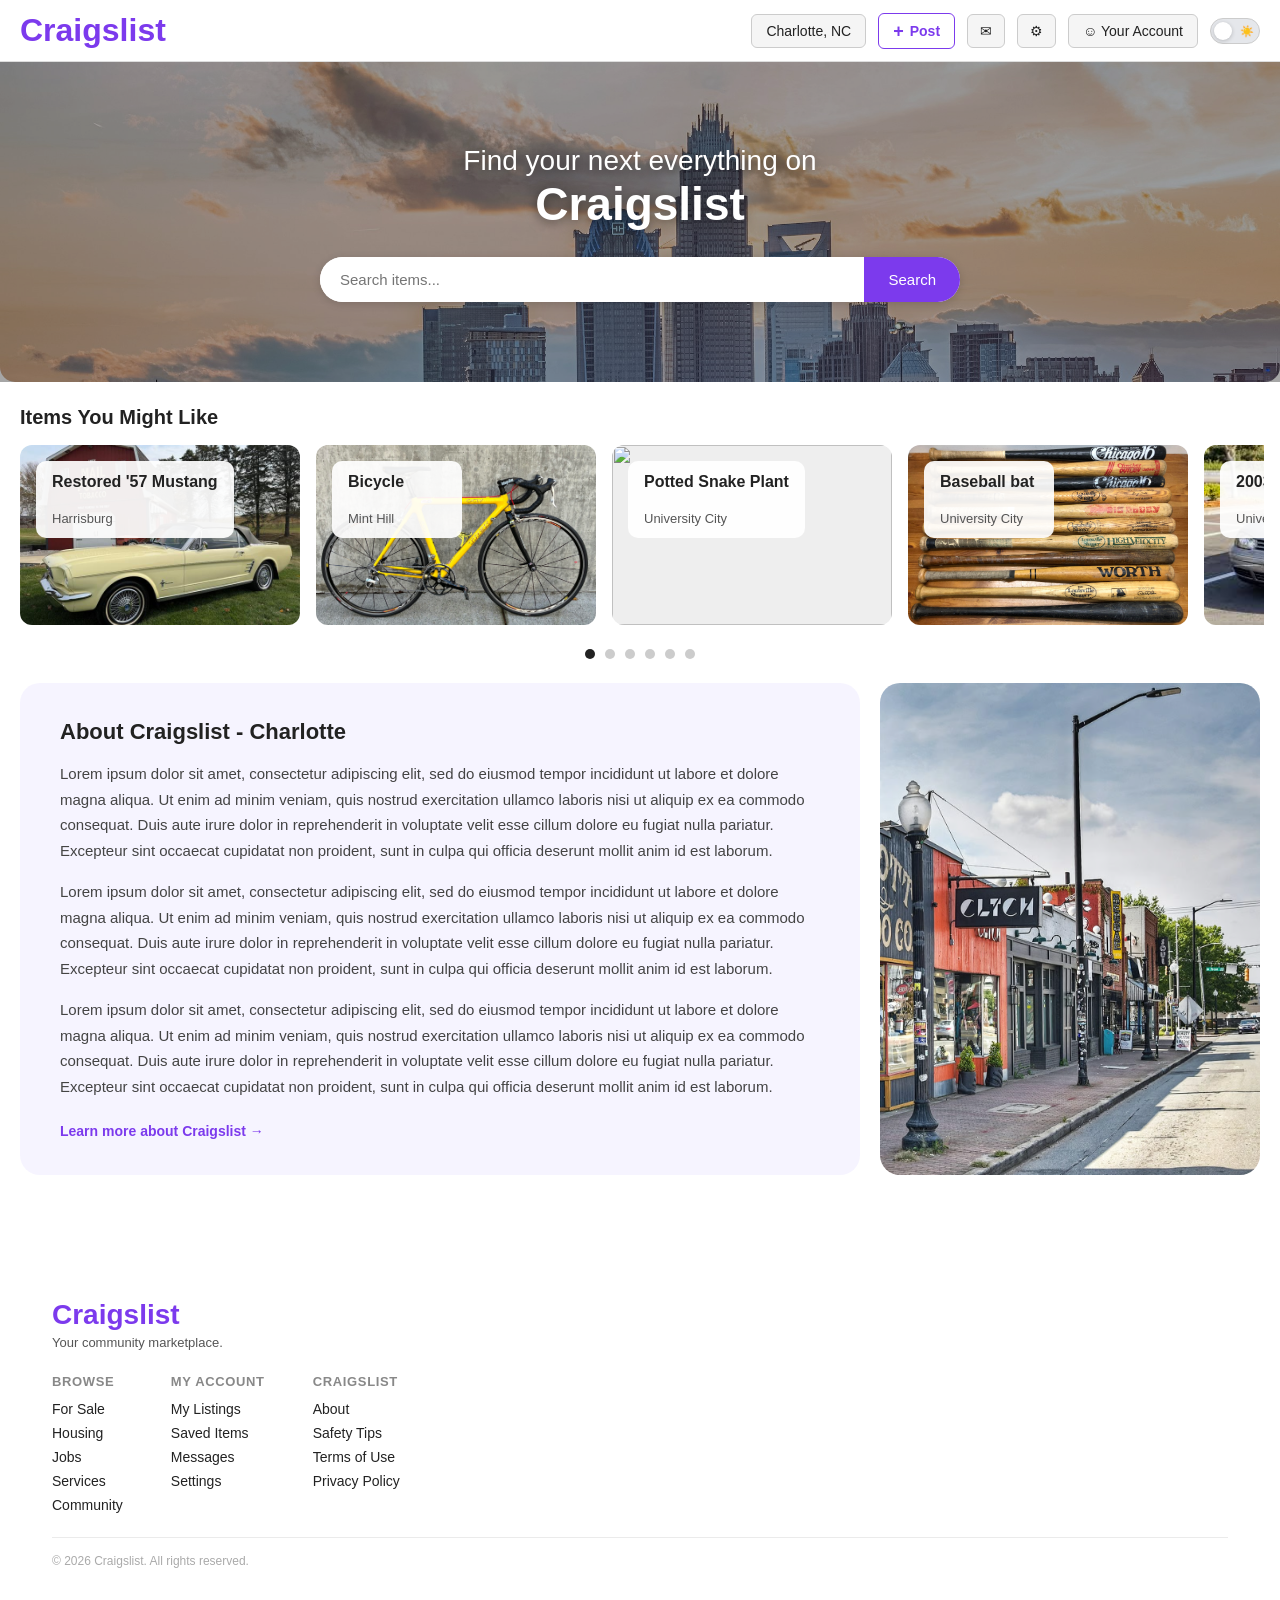
==== commit f570c733: "Fixing incorrectly formatted comment 😭" ====
--- a/index.html
+++ b/index.html
@@ -8,10 +8,51 @@
   <script src="scripts/darkmode.js"></script>
   <script src="scripts/hamburger_menu.js" defer></script>
   <script src="scripts/header_footer.js" defer></script>
-  
+
+  <style>
+    /* ── Search loader overlay ── */
+    /* ── Consulted Claude to design this feature, code is re-worked ── */
+    #search-loader {
+      display: none;
+      position: fixed;
+      inset: 0;
+      background: rgba(255, 255, 255, 0.55);
+      backdrop-filter: blur(2px);
+      -webkit-backdrop-filter: blur(2px);
+      z-index: 9999;
+      align-items: center;
+      justify-content: center;
+    }
+
+    #search-loader.active {
+      display: flex;
+    }
+
+    .loader-spinner {
+      width: 48px;
+      height: 48px;
+      border: 4px solid rgba(124, 58, 237, 0.18);
+      border-top-color: #7c3aed;
+      border-radius: 50%;
+      animation: loader-spin 0.65s linear infinite;
+    }
+
+    @keyframes loader-spin {
+      to { transform: rotate(360deg); }
+    }
+
+    html.dark #search-loader {
+      background: rgba(0, 0, 0, 0.35);
+    }
+  </style>
 </head>
 
 <body>
+
+  <!-- Loading overlay (home-page search only) -->
+  <div id="search-loader">
+    <div class="loader-spinner"></div>
+  </div>
 
   <div id="nav-placeholder"></div>
 
@@ -255,19 +296,27 @@
 
   input.addEventListener('blur', () => {
     setTimeout(() => list.innerHTML = '', 150);
+    document.getElementById('searchBarWrapper').classList.remove('focused');
+  });
+
+  input.addEventListener('focus', () => {
+    document.getElementById('searchBarWrapper').classList.add('focused');
   });
 
   function submitSearch() {
     const query = input.value.trim();
-    if (query) {
-      window.location.href = 'search.html?q=' + encodeURIComponent(query);
-    } else {
-      window.location.href = 'search.html';
-    }
+    const dest = query
+      ? 'search.html?q=' + encodeURIComponent(query)
+      : 'search.html';
+
+    // Show the loader overlay, then navigate after 700 ms
+    const loader = document.getElementById('search-loader');
+    loader.classList.add('active');
+    setTimeout(() => { window.location.href = dest; }, 700);
   }
 </script>
 
-// Cool card effect
+<!-- Cool card effect -->
 <script>
   document.querySelectorAll('.card, .search-card, .search-card-link').forEach(card => {
     card.addEventListener('mousemove', e => {
